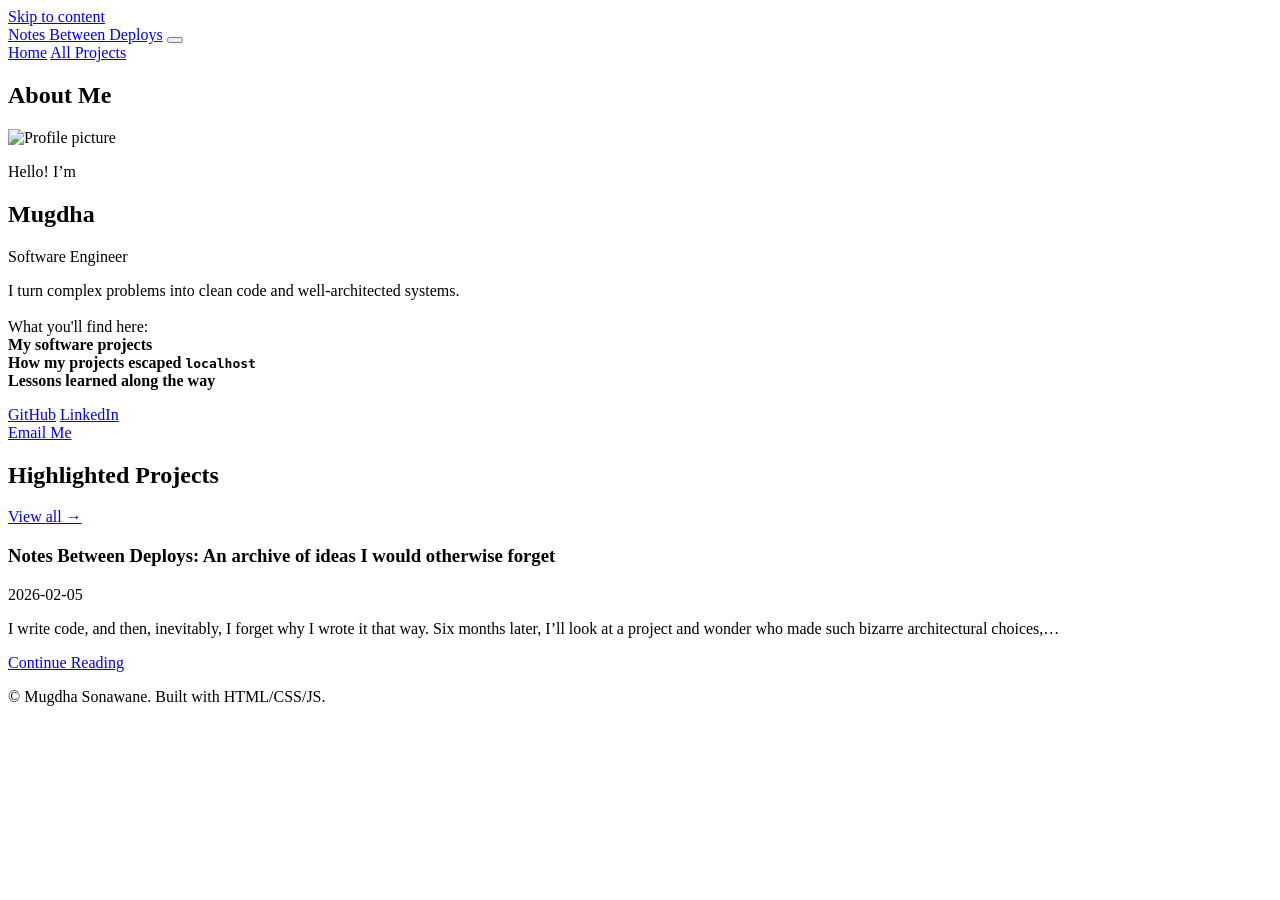
==== index.html @ 29e0d752 "removed unnecessary text" ====
<!-- index.html -->
<!doctype html>
<html lang="en">
<head>
  <meta charset="utf-8" />
  <meta name="viewport" content="width=device-width, initial-scale=1" />
  <title>Notes Between Deploys</title>

  <link rel="preconnect" href="https://fonts.googleapis.com">
  <link rel="preconnect" href="https://fonts.gstatic.com" crossorigin>
  <link href="https://fonts.googleapis.com/css2?family=Space+Grotesk:wght@400;500;600;700&display=swap" rel="stylesheet">

  <link rel="stylesheet" href="style.css" />
</head>
<body>
  <a class="skip-link" href="#main">Skip to content</a>

  <header class="site-header">
    <a class="brand" href="index.html" aria-label="Notes Between Deploys home">Notes Between Deploys</a>

    <button class="nav-toggle" type="button"
      aria-label="Open menu"
      aria-controls="primary-nav"
      aria-expanded="false">
      <span></span><span></span><span></span>
    </button>

    <nav id="primary-nav" class="top-nav" aria-label="Primary">
      <a href="index.html">Home</a>
      <a href="projects.html">All Projects</a>
    </nav>
  </header>

  <main id="main" class="page page--home">
    <section class="panel about" aria-labelledby="about-title">
      <h2 id="about-title" class="panel-title">About Me</h2>

      <div class="about-inner">
        <div class="section__pic-container">
          <img class="profile-pic" src="./assets/profile-pic.png" alt="Profile picture">
        </div>


        <p class="kicker">Hello! I’m</p>
        <h1 class="name">Mugdha</h1>

        <p class="role">Software Engineer</p>

        <p class="bio">
          I turn complex problems into clean code and well-architected systems.<br>
          <br>
          What you'll find here:<br>
            <b>My software projects</b><br>
            <b>How my projects escaped <code>localhost</code></b><br>
            <b>Lessons learned along the way</b>
        </p>

        <div class="button-stack">
          <div class="button-row">
            <a class="btn btn--primary" href="https://github.com/mugdhavson" target="_blank" rel="noreferrer noopener">GitHub</a>
            <a class="btn btn--primary" href="https://www.linkedin.com/in/mugdhavsonawane/" target="_blank" rel="noreferrer noopener">LinkedIn</a>
          </div>

          
          <a class="btn btn--ghost btn--email" href="mailto:mugdhavsonawane@gmail.com?subject=Inquiry from Notes-Between-Deploys">
            Email Me
          </a>
        </div>
      </div>
    </section>

    <section class="panel projects" aria-labelledby="projects-title">
      <div class="panel-header">
        <h2 id="projects-title" class="panel-title">Highlighted Projects</h2>
        <a class="small-link" href="projects.html">View all →</a>
      </div>

      <div class="card-grid">
        <!-- PROJECT CARD START -->
        <article class="project-card">
          <a class="card-media post-hero" href="project-notes-between-deploys.html" aria-label="Continue reading: Observability Notes: Tracing a Slow Query"></a>
          <div class="card-body">
            <h3 class="card-title">Notes Between Deploys: An archive of ideas I would otherwise forget</h3>
            <p class="card-meta">2026-02-05</p>
            <p class="card-excerpt clamp-3">
              I write code, and then, inevitably, I forget why I wrote it that way. Six months later, I’ll look at a project and wonder who made such bizarre architectural choices,…
            </p>
            <a class="btn btn--sm" href="project-notes-between-deploys.html">Continue Reading</a>
          </div>
        </article>
        <!-- PROJECT CARD END -->

      </div>
    </section>
  </main>

  <footer class="site-footer">
    <p>© <span id="year"></span> Mugdha Sonawane. Built with HTML/CSS/JS.</p>
  </footer>

  <script src="script.js"></script>
</body>
</html>
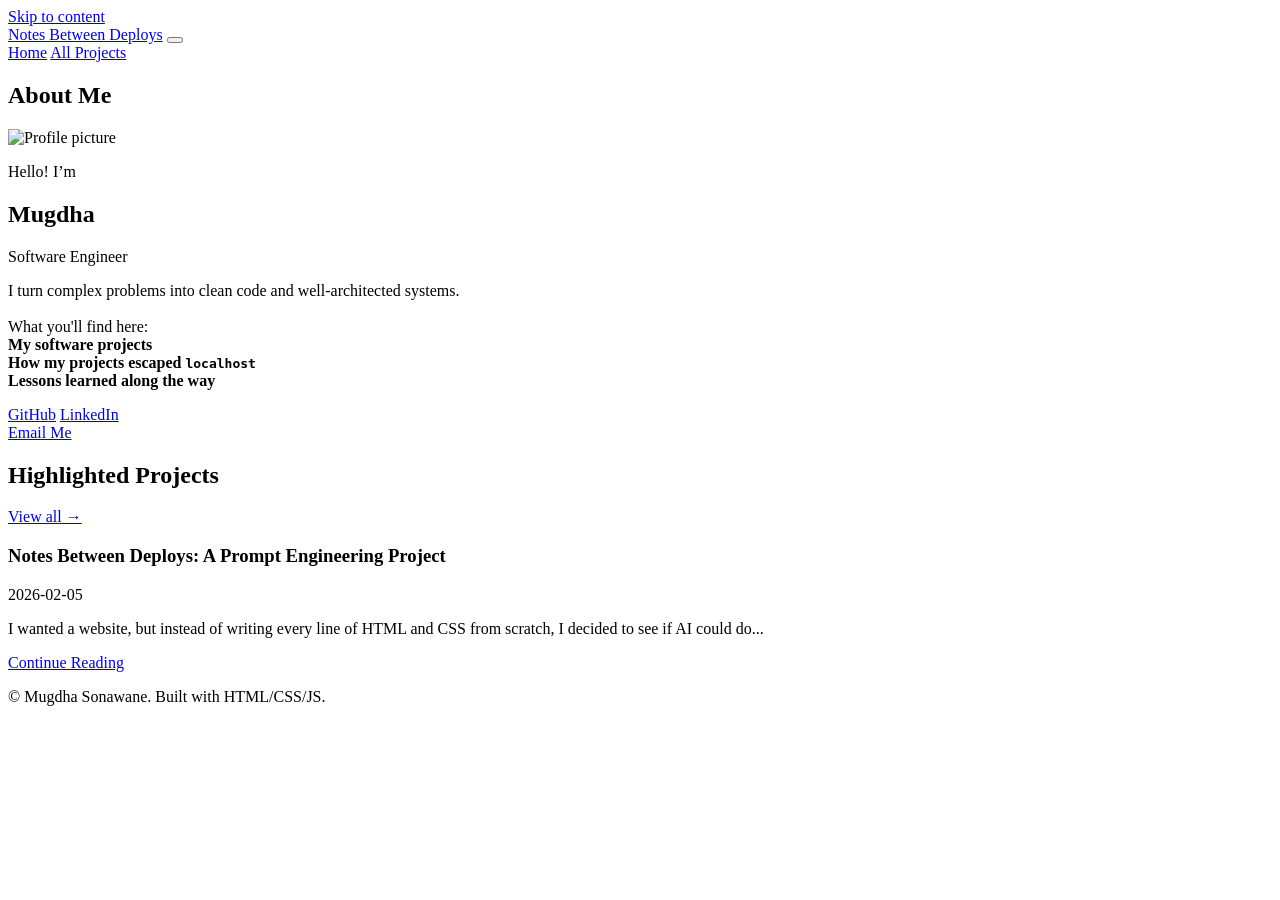
==== commit 24bc69ff: "updates to notes between deploy" ====
--- a/index.html
+++ b/index.html
@@ -57,7 +57,7 @@
 
         <div class="button-stack">
           <div class="button-row">
-            <a class="btn btn--primary" href="https://github.com/mugdhavson" target="_blank" rel="noreferrer noopener">GitHub</a>
+            <a class="btn btn--primary" href="https://github.com/mugdhavsonawane" target="_blank" rel="noreferrer noopener">GitHub</a>
             <a class="btn btn--primary" href="https://www.linkedin.com/in/mugdhavsonawane/" target="_blank" rel="noreferrer noopener">LinkedIn</a>
           </div>
 
@@ -80,10 +80,10 @@
         <article class="project-card">
           <a class="card-media post-hero" href="project-notes-between-deploys.html" aria-label="Continue reading: Observability Notes: Tracing a Slow Query"></a>
           <div class="card-body">
-            <h3 class="card-title">Notes Between Deploys: An archive of ideas I would otherwise forget</h3>
+            <h3 class="card-title">Notes Between Deploys: A Prompt Engineering Project</h3>
             <p class="card-meta">2026-02-05</p>
             <p class="card-excerpt clamp-3">
-              I write code, and then, inevitably, I forget why I wrote it that way. Six months later, I’ll look at a project and wonder who made such bizarre architectural choices,…
+              I wanted a website, but instead of writing every line of HTML and CSS from scratch, I decided to see if AI could do...
             </p>
             <a class="btn btn--sm" href="project-notes-between-deploys.html">Continue Reading</a>
           </div>
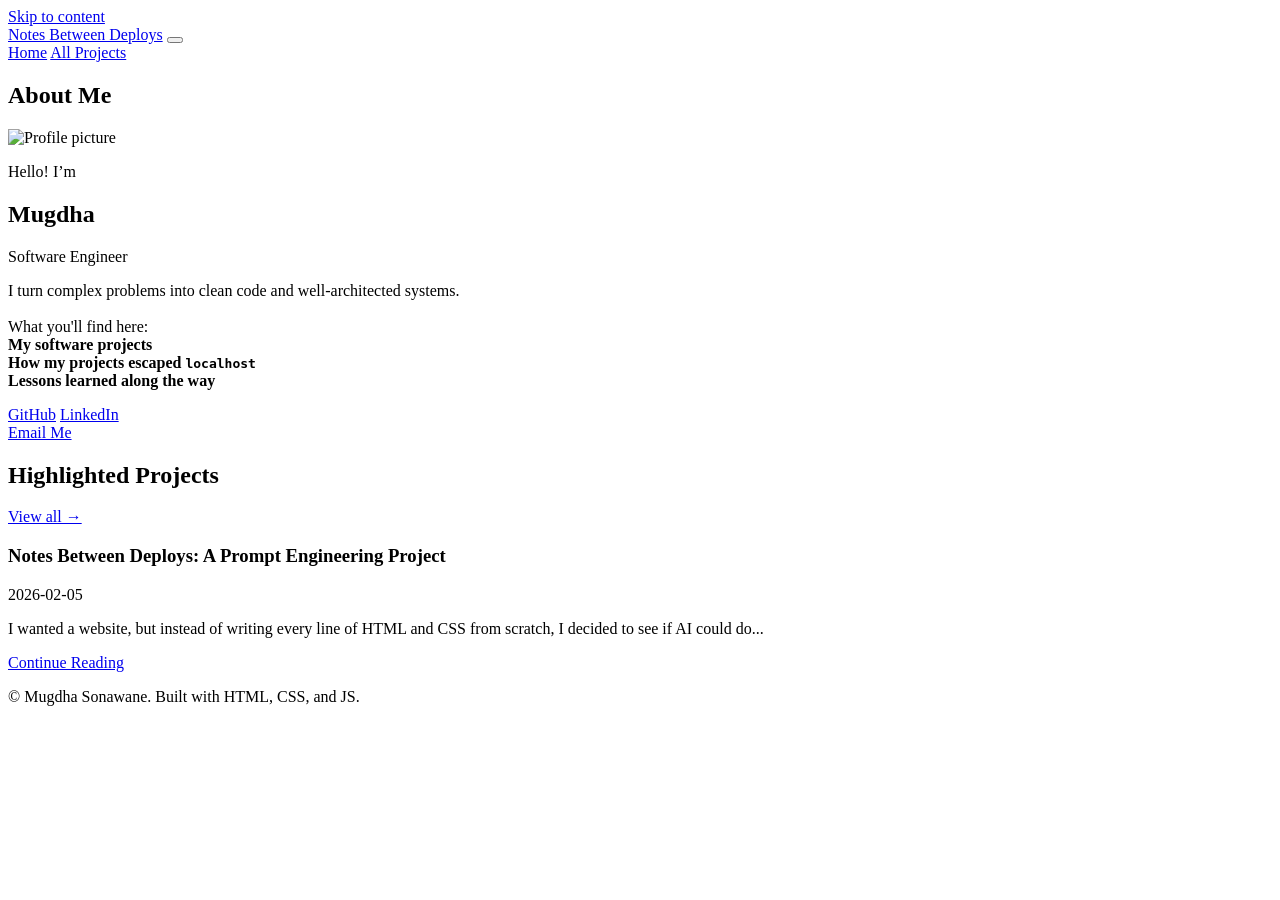
==== commit e4739912: "index formatting updates" ====
--- a/index.html
+++ b/index.html
@@ -95,7 +95,7 @@
   </main>
 
   <footer class="site-footer">
-    <p>© <span id="year"></span> Mugdha Sonawane. Built with HTML/CSS/JS.</p>
+    <p>© <span id="year"></span> Mugdha Sonawane. Built with HTML, CSS, and JS.</p>
   </footer>
 
   <script src="script.js"></script>
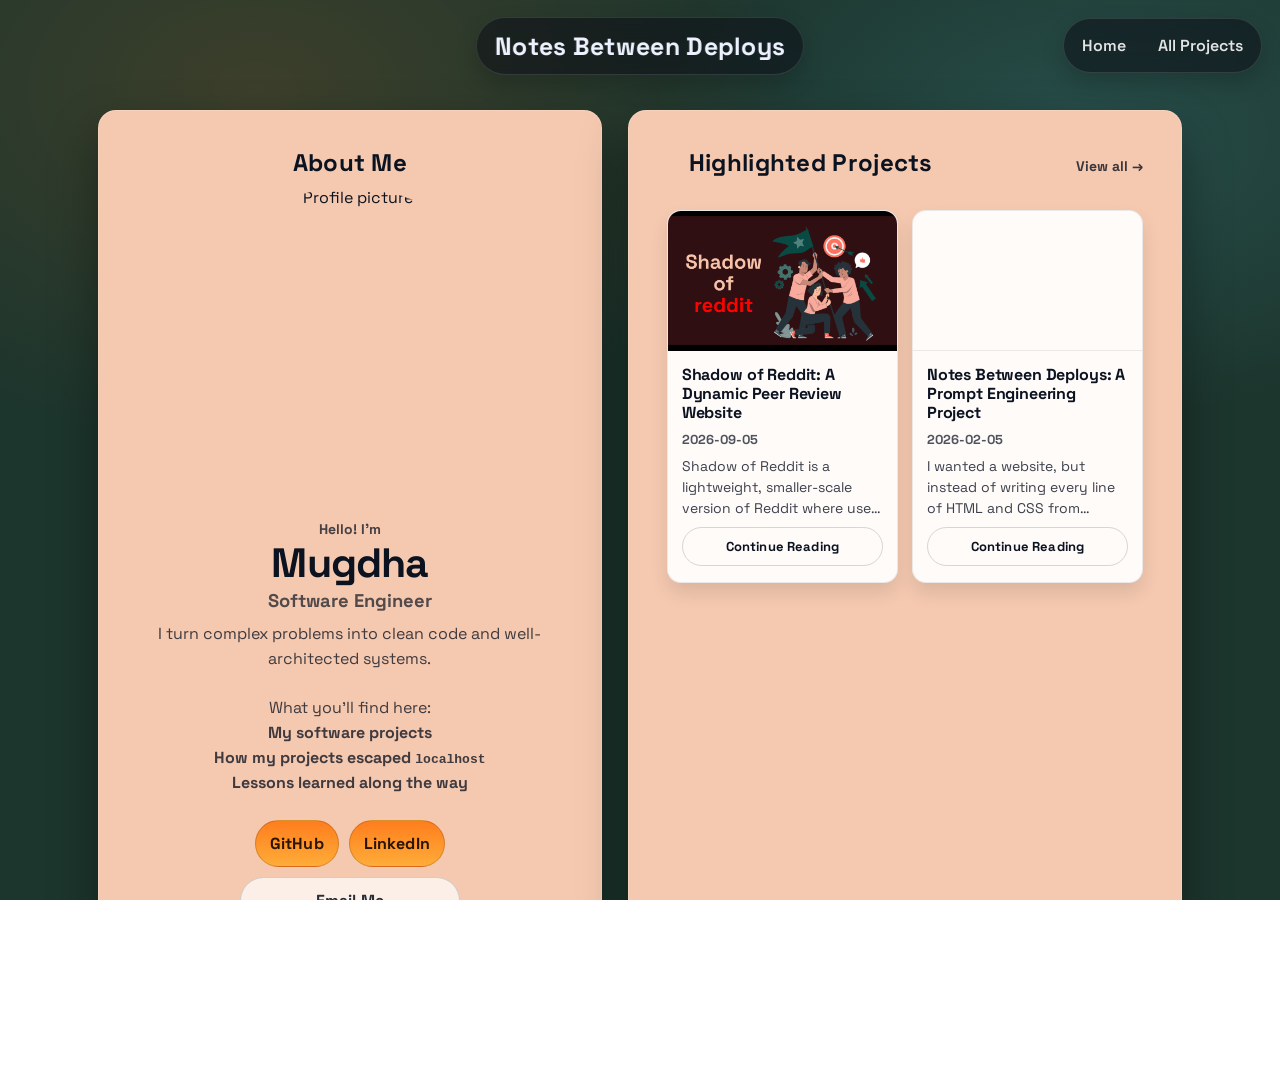
==== commit 14468238: "shadow of reddit blog post added" ====
--- a/index.html
+++ b/index.html
@@ -78,7 +78,19 @@
       <div class="card-grid">
         <!-- PROJECT CARD START -->
         <article class="project-card">
-          <a class="card-media post-hero" href="project-notes-between-deploys.html" aria-label="Continue reading: Observability Notes: Tracing a Slow Query"></a>
+          <a class="card-media post-hero post-hero--shadow-of-reddit" href="project-shadow-of-reddit.html" aria-label="Continue reading: Observability Notes: Tracing a Slow Query"></a>
+          <div class="card-body">
+            <h3 class="card-title">Shadow of Reddit: A Dynamic Peer Review Website</h3>
+            <p class="card-meta">2026-09-05</p>
+            <p class="card-excerpt clamp-3">
+              Shadow of Reddit is a lightweight, smaller-scale version of Reddit where users can publish opinions and posts, vote on community content, and manage...
+            </p>
+            <a class="btn btn--sm" href="project-shadow-of-reddit.html">Continue Reading</a>
+          </div>
+        </article>
+
+        <article class="project-card">
+          <a class="card-media post-hero post-hero--notes-between-deploys" href="project-notes-between-deploys.html" aria-label="Continue reading: Observability Notes: Tracing a Slow Query"></a>
           <div class="card-body">
             <h3 class="card-title">Notes Between Deploys: A Prompt Engineering Project</h3>
             <p class="card-meta">2026-02-05</p>
--- a/style.css
+++ b/style.css
@@ -0,0 +1,669 @@
+/* style.css */
+:root{
+  --bg: #1c352d;
+  --bg2: #1c352d;
+
+  --panel: #f5c9b0;
+  --panel-ink: #0b1220;
+
+  --card: rgba(255, 255, 255, 0.92);
+  --card-border: rgba(12, 18, 32, 0.08);
+
+  --muted: rgba(11, 18, 32, 0.72);
+
+  --accent: #ff7a18;
+  --accent-ink: #2a1400;
+
+  --nav-bg: rgba(12, 14, 22, 0.55);
+  --nav-border: rgba(255,255,255,0.12);
+
+  --shadow: 0 22px 48px rgba(0,0,0,0.35);
+  --shadow-soft: 0 10px 22px rgba(0,0,0,0.18);
+
+  --radius: 18px;
+  --radius-sm: 14px;
+
+  --max: 1120px;
+
+  --focus: 0 0 0 3px rgba(255, 122, 24, 0.35);
+
+  --font: "Space Grotesk", system-ui, -apple-system, Segoe UI, Roboto, Helvetica, Arial, "Apple Color Emoji", "Segoe UI Emoji";
+}
+
+*{ box-sizing: border-box; }
+
+html, body{
+  height: 100%;
+  overflow-x: hidden;
+}
+
+/* Prevent any images/text from forcing horizontal scroll */
+img{ max-width: 100%; height: auto; display: block; }
+p, h1, h2, h3{ overflow-wrap: anywhere; }
+
+body{
+  margin: 0;
+  font-family: var(--font);
+  background:
+    radial-gradient(900px 600px at 20% 10%, rgba(255, 122, 24, 0.14), transparent 60%),
+    radial-gradient(800px 520px at 85% 15%, rgba(110, 231, 255, 0.14), transparent 55%),
+    linear-gradient(180deg, var(--bg), var(--bg2));
+  color: #eef2ff;
+}
+
+/* Accessibility */
+.skip-link{
+  position: absolute;
+  left: -999px;
+  top: 8px;
+  padding: 10px 12px;
+  border-radius: 999px;
+  background: #fff;
+  color: #111;
+  z-index: 9999;
+}
+.skip-link:focus{ left: 10px; outline: none; box-shadow: var(--focus); }
+
+a{ color: inherit; text-decoration: none; }
+a:focus-visible, button:focus-visible{ outline: none; box-shadow: var(--focus); border-radius: 10px; }
+
+/* Header */
+.site-header{
+  position: fixed;
+  top: 18px;
+  left: 18px;
+  right: 18px;
+
+  display: flex;
+  justify-content: flex-end;
+  align-items: center;
+  gap: 12px;
+
+  pointer-events: none;
+  z-index: 100;
+  min-height: 54px;
+}
+
+.brand, .top-nav, .nav-toggle{ pointer-events: auto; }
+
+.brand{
+  position: absolute;
+  left: 50%;
+  transform: translateX(-50%);
+  text-align: center;
+
+  display: inline-flex;
+  align-items: center;
+
+  padding: 12px 18px;
+  border: 1px solid var(--nav-border);
+  border-radius: 999px;
+  background: var(--nav-bg);
+  backdrop-filter: blur(10px);
+  box-shadow: var(--shadow-soft);
+
+  font-weight: 800;
+  font-size: 25px;
+  letter-spacing: 0.3px;
+}
+
+.top-nav{
+  display: inline-flex;
+  gap: 8px;
+  padding: 6px;
+  border: 1px solid var(--nav-border);
+  border-radius: 999px;
+  background: var(--nav-bg);
+  backdrop-filter: blur(10px);
+  box-shadow: var(--shadow-soft);
+}
+.top-nav a{
+  padding: 10px 12px;
+  border-radius: 999px;
+  font-weight: 600;
+  color: rgba(255,255,255,0.88);
+}
+.top-nav a:hover{ background: rgba(255,255,255,0.10); }
+.top-nav a.active{
+  background: rgba(255,255,255,0.16);
+  color: #fff;
+}
+
+/* ✅ FIXED hamburger button: lines stack vertically */
+.nav-toggle{
+  display: none; /* shown in mobile MQ */
+  width: 44px;
+  height: 44px;
+  border-radius: 999px;
+  border: 1px solid var(--nav-border);
+  background: var(--nav-bg);
+  backdrop-filter: blur(10px);
+  box-shadow: var(--shadow-soft);
+  cursor: pointer;
+  padding: 0;
+
+  align-items: center;
+  justify-content: center;
+  flex-direction: column; /* <- key */
+  gap: 5px;
+}
+
+.nav-toggle span{
+  width: 18px;
+  height: 2px;
+  background: rgba(255,255,255,0.9);
+  border-radius: 2px;
+  display: block;
+  transition: transform 180ms ease, opacity 180ms ease;
+}
+
+/* Optional X animation when open */
+.nav-toggle[aria-expanded="true"] span:nth-child(1){
+  transform: translateY(6px) rotate(45deg);
+}
+.nav-toggle[aria-expanded="true"] span:nth-child(2){
+  opacity: 0;
+}
+.nav-toggle[aria-expanded="true"] span:nth-child(3){
+  transform: translateY(-6px) rotate(-45deg);
+}
+
+/* Page layout */
+.page{
+  max-width: var(--max);
+  margin: 0 auto;
+  padding: 110px 18px 28px;
+}
+
+.page--home{
+  display: grid;
+  grid-template-columns: 1fr 1.1fr;
+  gap: 26px;
+  align-items: stretch;
+}
+
+.page--home > .panel{
+  min-width: 0;
+}
+
+@media (max-width: 980px){
+  .page--home{ grid-template-columns: 1fr; }
+}
+
+/* Panels */
+.panel{
+  background: var(--panel);
+  color: var(--panel-ink);
+  border-radius: var(--radius);
+  box-shadow: var(--shadow);
+  border: 1px solid rgba(255,255,255,0.18);
+  overflow: hidden;
+  min-height: 72vh;
+  padding: 1rem;
+}
+.panel--wide{ 
+  min-height: auto; 
+  padding: 1rem;
+}
+
+.panel-title{
+  margin: 0;
+  padding: 20px 22px;
+  text-align: center;
+  font-size: 24px;
+  letter-spacing: 0.3px;
+  font-weight: 700;
+}
+
+.panel-header{
+  display: flex;
+  align-items: baseline;
+  justify-content: space-between;
+  gap: 12px;
+  padding: 0 22px 12px;
+}
+.panel-subtitle{
+  margin: 0;
+  color: var(--muted);
+  font-size: 14px;
+}
+
+/* Tighten spacing in About section */
+.panel.about .panel-title{
+  padding-bottom: 2px; /* was 20px */
+}
+
+.panel.about .about-inner{
+  padding-top: 3px;     /* was 10px */
+  gap: 4px;             /* was 12px */
+}
+
+.panel.about .section__pic-container{
+  margin: 4px 0 3px;    /* was 18px 0 10px */
+}
+
+.small-link{
+  font-weight: 700;
+  font-size: 14px;
+  color: rgba(11, 18, 32, 0.80);
+}
+.small-link:hover{ text-decoration: underline; }
+
+/* About */
+.about-inner{
+  padding: 10px 22px 26px;
+  width: 100%;
+  min-width: 0;
+
+  display: flex;
+  flex-direction: column;
+  align-items: center;
+  text-align: center;
+  gap: 12px;
+}
+
+/* Centering wrapper only (no border/background) */
+.section__pic-container{
+  width: 100%;
+  display: flex;
+  justify-content: center;
+  align-items: center;
+  margin: 8px 0 10px;
+}
+
+.profile-pic{
+  width: clamp(200px, 28vw, 320px); /* bigger + responsive */
+  height: auto;                     /* let height follow width */
+  aspect-ratio: 1 / 1;              /* keeps it perfectly square */
+  object-fit: cover;                /* safe crop if the PNG isn’t perfectly square */
+  object-position: center;
+  display: block;
+  border-radius: 50%;               /* guarantees circle even when resized */
+}
+
+@media (max-width: 900px){
+  .about-inner{ padding: 10px 16px 22px; }
+}
+
+/* Mobile nav breakpoint */
+@media (max-width: 900px){
+  .nav-toggle{ display: flex; } /* <- ensure flex column works */
+
+  .brand{
+    font-size: 18px;
+    max-width: calc(100vw - 160px);
+    white-space: nowrap;
+    overflow: hidden;
+    text-overflow: ellipsis;
+  }
+
+  /* dropdown nav */
+  .top-nav{
+    position: fixed;
+    top: 76px;
+    left: 18px;
+    right: 18px;
+    z-index: 120;
+
+    display: flex;
+    flex-direction: column;
+    gap: 6px;
+
+    padding: 10px;
+    border-radius: 18px;
+
+    opacity: 0;
+    transform: translateY(-8px);
+    pointer-events: none;
+    visibility: hidden;
+
+    transition: opacity 160ms ease, transform 160ms ease, visibility 0ms linear 160ms;
+  }
+
+  .top-nav a{
+    width: 100%;
+    display: flex;
+    justify-content: center;
+  }
+
+  .top-nav.is-open{
+    opacity: 1;
+    transform: translateY(0);
+    pointer-events: auto;
+    visibility: visible;
+    transition: opacity 160ms ease, transform 160ms ease, visibility 0ms;
+  }
+
+  /* ✅ “like projects section”: tighten padding so About text never overflows */
+  .about-inner{
+    padding: 10px 16px 22px;
+  }
+  .panel-title{
+    padding: 18px 16px;
+  }
+}
+
+@media (max-width: 420px){
+  .brand{ font-size: 16px; }
+}
+
+.kicker{
+  margin: 6px 0 0;
+  color: rgba(11, 18, 32, 0.75);
+  font-weight: 700;
+  font-size: 14px;
+}
+.name{
+  margin: 0;
+  font-size: clamp(30px, 3.2vw, 44px);
+  letter-spacing: -0.02em;
+  line-height: 1.05;
+}
+.role{
+  margin: 0;
+  font-weight: 700;
+  font-size: 1.15rem;
+  color: rgba(11, 18, 32, 0.70);
+}
+.bio{
+  margin: 6px 0 0;
+  max-width: 42ch;
+  color: rgba(11, 18, 32, 0.78);
+  line-height: 1.55;
+}
+
+.list {
+  text-align: left;
+}
+
+.button-row{
+  display: flex;
+  gap: 10px;
+  margin-top: 10px;
+  flex-wrap: wrap;
+  justify-content: center;
+}
+
+.button-stack{
+  display: flex;
+  flex-direction: column;
+  align-items: center;
+  gap: 10px;
+  margin-top: 10px;
+}
+
+.btn--email{
+  min-width: 220px;   /* makes it feel like a “main” button */
+  justify-content: center;
+}
+
+
+/* Buttons */
+.btn{
+  display: inline-flex;
+  align-items: center;
+  justify-content: center;
+  gap: 8px;
+  padding: 12px 14px;
+  border-radius: 999px;
+  border: 1px solid rgba(11, 18, 32, 0.16);
+  font-weight: 800;
+  letter-spacing: 0.15px;
+  transition: transform 140ms ease, box-shadow 140ms ease, background 140ms ease, border-color 140ms ease;
+  user-select: none;
+}
+.btn:hover{ transform: translateY(-1px); box-shadow: 0 14px 26px rgba(0,0,0,0.18); }
+.btn:active{ transform: translateY(0px); box-shadow: none; }
+
+.btn--primary{
+  background: linear-gradient(180deg, rgba(255, 122, 24, 0.96), rgba(255, 171, 51, 0.96));
+  border-color: rgba(42, 20, 0, 0.18);
+  color: var(--accent-ink);
+}
+.btn--primary:hover{ filter: brightness(1.03); }
+
+.btn--ghost{
+  background: rgba(255,255,255,0.70);
+  color: rgba(11, 18, 32, 0.88);
+}
+.btn--ghost:hover{ background: rgba(255,255,255,0.82); }
+
+.btn--sm{
+  padding: 10px 12px;
+  font-size: 13px;
+}
+
+/* Projects / cards */
+.card-grid{
+  padding: 0 22px 22px;
+  display: grid;
+  grid-template-columns: repeat(2, minmax(0, 1fr));
+  gap: 14px;
+}
+.card-grid--dense{
+  grid-template-columns: repeat(3, minmax(0, 1fr));
+}
+@media (max-width: 980px){
+  .card-grid--dense{ grid-template-columns: repeat(2, minmax(0, 1fr)); }
+}
+@media (max-width: 640px){
+  .card-grid,
+  .card-grid--dense{ grid-template-columns: 1fr; }
+}
+
+.project-card{
+  background: var(--card);
+  border: 1px solid var(--card-border);
+  border-radius: var(--radius-sm);
+  overflow: hidden;
+  box-shadow: 0 10px 18px rgba(0,0,0,0.10);
+  display: grid;
+  grid-template-rows: 140px 1fr;
+  min-height: 320px;
+}
+.project-card:hover{ transform: translateY(-2px); transition: transform 160ms ease; }
+
+.card-media{
+  display: block;
+  width: 100%;
+  height: 140px;
+  border-bottom: 1px solid var(--card-border);
+}
+.card-media--p1{ background: linear-gradient(135deg, rgba(255,122,24,0.40), rgba(110,231,255,0.35)); }
+.card-media--p2{ background: linear-gradient(135deg, rgba(110,231,255,0.35), rgba(255,255,255,0.55)); }
+.card-media--p3{ background: linear-gradient(135deg, rgba(255,186,73,0.40), rgba(255,122,24,0.35)); }
+.card-media--p4{ background: linear-gradient(135deg, rgba(186,104,200,0.28), rgba(110,231,255,0.35)); }
+.card-media--p5{ background: linear-gradient(135deg, rgba(76,201,240,0.30), rgba(255,122,24,0.35)); }
+.card-media--p6{ background: linear-gradient(135deg, rgba(34,211,238,0.26), rgba(59,130,246,0.22)); }
+
+.post-hero{
+  background-size: cover;
+  background-position: center;
+  background-repeat: no-repeat;
+}
+
+.post-hero--notes-between-deploys{
+  background-image: url("assets/notes-between-deploys-image.png");
+}
+
+.post-hero--shadow-of-reddit{
+  background-image: url("assets/shadow-of-reddit-image.png");
+}
+
+.post-hero-banner {
+  background-size: cover;
+  background-position: center;
+  background-repeat: no-repeat;
+}
+
+.post-hero-banner--notes-between-deploys {
+  background-image: url("assets/notes-between-deploys-banner.png");
+}
+
+.post-hero-banner--shadow-of-reddit {
+  background-image: url("assets/shadow-of-reddit-banner.png");
+}
+
+.post-cta {
+  display: flex;
+  align-items: center;
+  justify-content: center;
+  flex-wrap: wrap;
+  gap: 10px;
+  margin: 14px 0 22px;
+}
+
+.card-body{
+  padding: 14px 14px 16px;
+  display: grid;
+  align-content: start;
+  gap: 8px;
+}
+.card-title{
+  margin: 0;
+  font-size: 16px;
+  letter-spacing: -0.01em;
+  line-height: 1.2;
+}
+.card-meta{
+  margin: 0;
+  color: var(--muted);
+  font-weight: 700;
+  font-size: 13px;
+}
+.card-excerpt{
+  margin: 0;
+  color: rgba(11, 18, 32, 0.80);
+  line-height: 1.5;
+  font-size: 14px;
+}
+
+/* Clamp excerpt to show ellipses */
+.clamp-3{
+  overflow: hidden;
+  line-clamp: 3;
+  display: -webkit-box;
+  -webkit-box-orient: vertical;
+  -webkit-line-clamp: 3;
+  max-height: calc(1.5em * 3);
+}
+
+/* Footer */
+.site-footer{
+  max-width: var(--max);
+  margin: 0 auto;
+  padding: 0 18px 30px;
+  color: #f5c9b0;
+  font-size: 13px;
+}
+
+/* Motion preferences */
+@media (prefers-reduced-motion: reduce){
+  *{ transition: none !important; scroll-behavior: auto !important; }
+  .brand:hover, .btn:hover{ transform: none !important; }
+}
+
+@media (max-width: 640px){
+  .panel-header{
+    flex-direction: column;
+    align-items: center;
+    text-align: center;
+    gap: 6px;
+  }
+
+  .panel-title{
+    padding: 14px 16px; /* slightly tighter on mobile */
+  }
+
+  .panel-subtitle{
+    margin-top: 0;
+    max-width: 40ch;
+  }
+}
+
+.code-block {
+  position: relative;
+  background: #0b0f19;
+  border-radius: 12px;
+  padding: 28px 16px 16px;
+  overflow-x: auto;
+  color: #e6edf3;
+  font-family: ui-monospace, SFMono-Regular, Menlo, Monaco, Consolas, "Liberation Mono", monospace;
+  line-height: 1.5;
+}
+.code-block .lang {
+  position: absolute;
+  top: 8px;
+  right: 10px;
+  font-size: 12px;
+  padding: 2px 8px;
+  border-radius: 999px;
+  background: rgba(255,255,255,0.08);
+  color: #cbd5e1;
+  letter-spacing: 0.06em;
+  text-transform: uppercase;
+}
+.code-block code { white-space: pre; }
+
+/* Tech Stack */
+.tech-stack {
+  display: grid;
+  grid-template-columns: repeat(4, 1fr);
+  gap: 14px;
+  margin-bottom: 24px;
+}
+
+@media (max-width: 900px) {
+  .tech-stack {
+    grid-template-columns: repeat(2, 1fr);
+  }
+}
+
+@media (max-width: 540px) {
+  .tech-stack {
+    grid-template-columns: 1fr;
+  }
+}
+
+.tech-stack-group {
+  padding: 16px;
+  background: rgba(28, 53, 45, 0.10);
+  border: 1px solid rgba(28, 53, 45, 0.18);
+  border-radius: var(--radius-sm);
+  text-align: center;
+}
+
+.tech-stack-group h3 {
+  margin: 0 0 14px;
+  font-size: 14px;
+  color: var(--panel-ink);
+  text-align: center;
+}
+
+.tech-stack-logos {
+  display: flex;
+  align-items: center;
+  justify-content: center;
+  flex-wrap: wrap;
+  gap: 14px;
+}
+
+.tech-stack-logos img {
+  width: 38px;
+  height: 38px;
+  object-fit: contain;
+}
+
+/* Center project title and published date */
+.post-header {
+  text-align: center;
+}
+
+.post-title {
+  margin-bottom: 6px;
+}
+
+.post-meta {
+  margin-top: 0;
+  text-align: center;
+}
